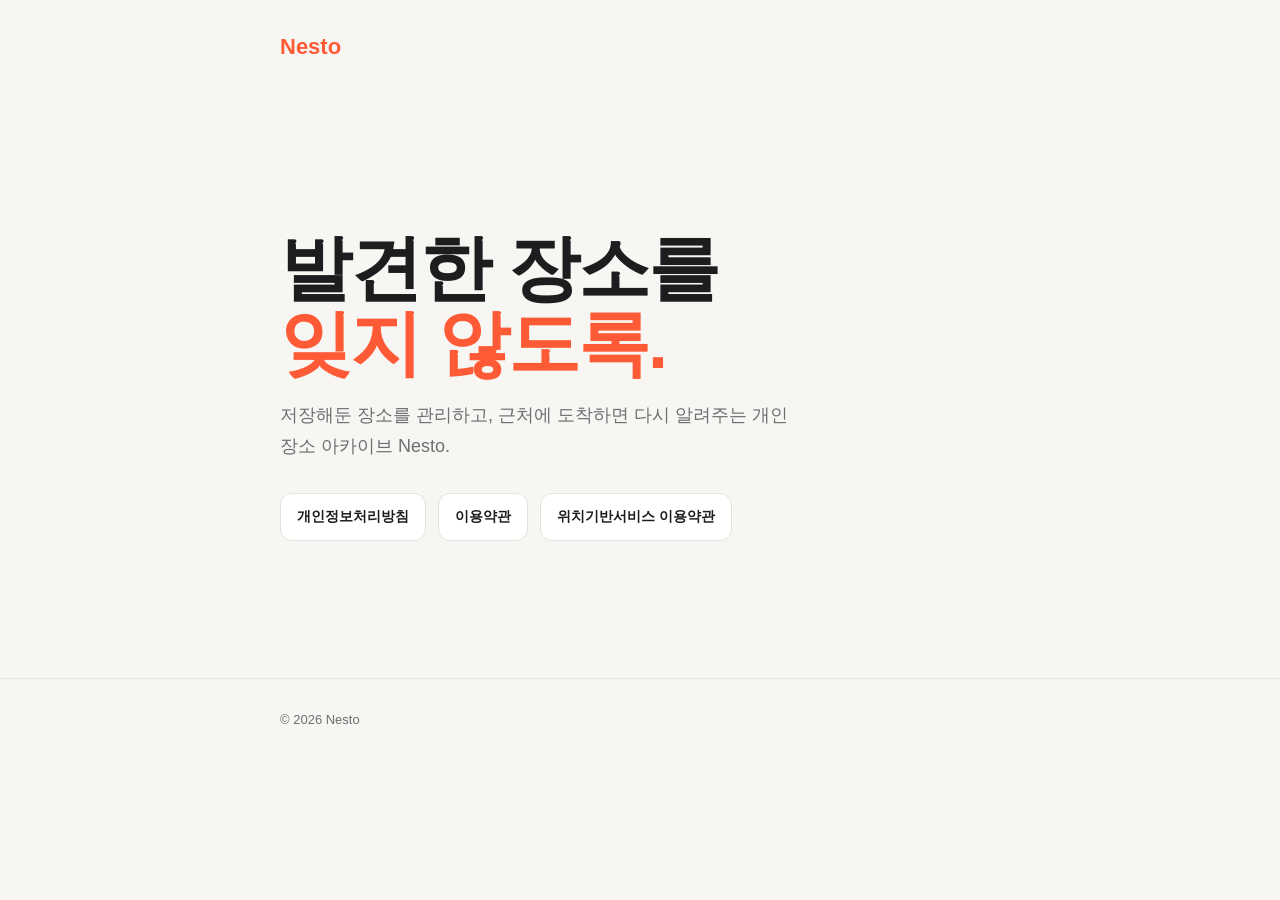
==== index.html @ 2dd2f962 "docs: 개인정보처리방침 및 위치정보 약관 현행화" ====
<!DOCTYPE html>
<html lang="ko">

<head>
    <meta charset="UTF-8">
    <meta name="viewport" content="width=device-width, initial-scale=1.0">
    <meta name="description" content="Nesto - 발견한 장소를 잊지 않고, 실제 방문까지 이어주는 개인 장소 아카이브">
    <title>Nesto</title>
    <link rel="stylesheet" href="./style.css">
</head>

<body>

    <header>
        <div class="container">
            <a class="brand" href="./">Nesto</a>
        </div>
    </header>

    <main class="container hero">
        <div>
            <h1>
                발견한 장소를<br>
                <span class="accent">잊지 않도록.</span>
            </h1>

            <p>
                저장해둔 장소를 관리하고,
                근처에 도착하면 다시 알려주는 개인 장소 아카이브 Nesto.
            </p>

            <div class="links">
                <a class="button" href="./privacy.html">
                    개인정보처리방침
                </a>

                <a class="button" href="./terms.html">
                    이용약관
                </a>

                <a class="button" href="./location.html">
                    위치기반서비스 이용약관
                </a>
            </div>
        </div>
    </main>

    <footer>
        <div class="container">
            © 2026 Nesto
        </div>
    </footer>
</body>

</html>
---- style.css ----
:root {
    --primary: #FF5A36;
    --background: #F7F6F3;
    --card: #FFFFFF;
    --text-primary: #1D1D1F;
    --text-secondary: #6E6E73;
    --border: #E5E3DF;
}

* {
    box-sizing: border-box;
}

body {
    margin: 0;
    background: var(--background);
    color: var(--text-primary);
    font-family: -apple-system, BlinkMacSystemFont, "Apple SD Gothic Neo",
        "Noto Sans KR", sans-serif;
    line-height: 1.7;
}

a {
    color: inherit;
}

.container {
    width: min(720px, calc(100% - 40px));
    margin: 0 auto;
}

header {
    padding: 28px 0;
}

.brand {
    color: var(--primary);
    font-size: 22px;
    font-weight: 800;
    text-decoration: none;
}

.hero {
    min-height: 65vh;
    display: flex;
    align-items: center;
}

.hero h1 {
    margin: 0 0 18px;
    font-size: clamp(42px, 8vw, 72px);
    line-height: 1.05;
    letter-spacing: -2px;
}

.hero p {
    max-width: 520px;
    margin: 0;
    color: var(--text-secondary);
    font-size: 18px;
}

.hero .accent {
    color: var(--primary);
}

.links {
    display: flex;
    gap: 12px;
    margin-top: 32px;
    flex-wrap: wrap;
}

.button {
    padding: 11px 16px;
    border: 1px solid var(--border);
    border-radius: 12px;
    background: var(--card);
    text-decoration: none;
    font-size: 14px;
    font-weight: 600;
}

.document {
    padding: 50px 0 100px;
}

.document h1 {
    margin-bottom: 8px;
    font-size: 34px;
    letter-spacing: -1px;
}

.updated {
    margin-bottom: 48px;
    color: var(--text-secondary);
    font-size: 14px;
}

.document h2 {
    margin-top: 42px;
    font-size: 21px;
}

.document h3 {
    margin-top: 24px;
    font-size: 17px;
}

.document p,
.document li {
    color: #444;
}

.document ul {
    padding-left: 22px;
}

footer {
    padding: 30px 0 50px;
    border-top: 1px solid var(--border);
    color: var(--text-secondary);
    font-size: 13px;
}

@media (prefers-color-scheme: dark) {
    :root {
        --background: #111111;
        --card: #1C1C1E;
        --text-primary: #F5F5F7;
        --text-secondary: #A1A1A6;
        --border: #333336;
    }

    .document p,
    .document li {
        color: #D1D1D6;
    }
}
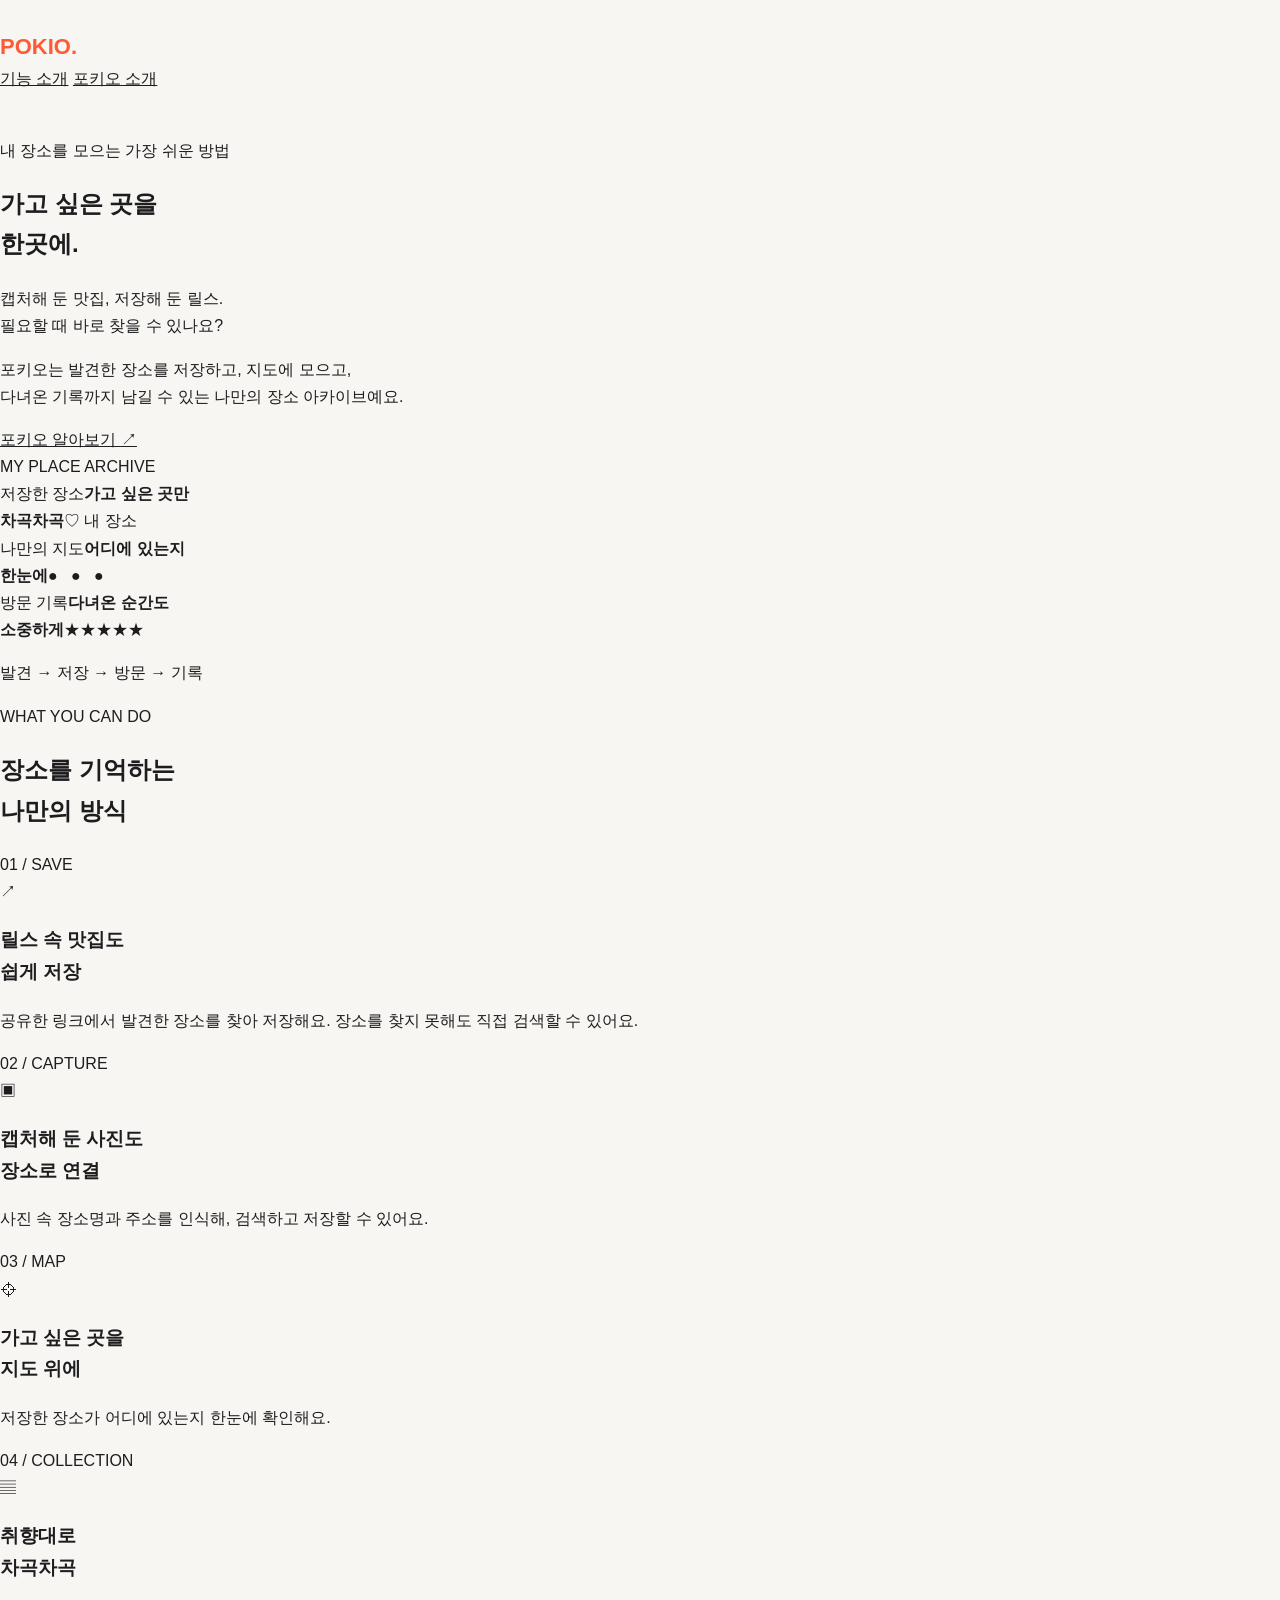
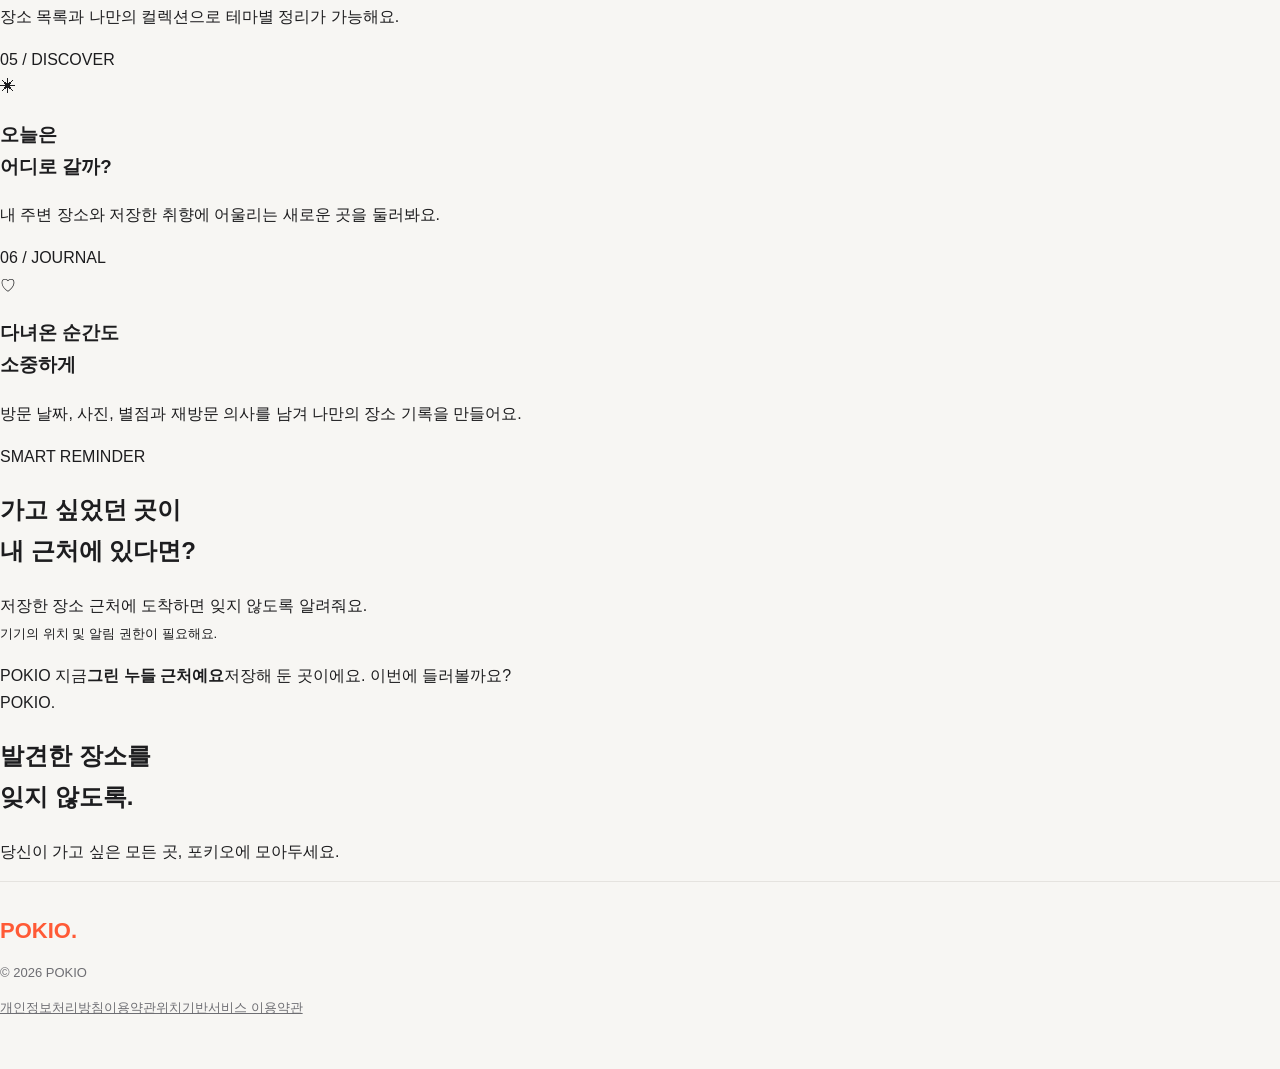
==== commit c32e1ecc: "feat: build POKIO landing page" ====
--- a/index.html
+++ b/index.html
@@ -1,55 +1,74 @@
 <!DOCTYPE html>
 <html lang="ko">
+<head>
+  <meta charset="UTF-8">
+  <meta name="viewport" content="width=device-width, initial-scale=1">
+  <meta name="theme-color" content="#f7f6f3">
+  <meta name="description" content="POKIO 포키오 — 캡처한 맛집, 저장한 릴스, 가고 싶은 장소를 한곳에 모으고 지도와 컬렉션으로 관리하세요.">
+  <meta property="og:type" content="website">
+  <meta property="og:title" content="포키오 POKIO — 가고 싶은 곳을 한곳에">
+  <meta property="og:description" content="캡처해 둔 맛집부터 릴스 속 장소까지, 발견부터 저장과 방문 기록까지.">
+  <title>포키오 POKIO — 가고 싶은 곳을 한곳에</title>
+  <link rel="stylesheet" href="./style.css">
+</head>
+<body class="landing-page">
+  <header class="site-header">
+    <div class="site-shell header-inner">
+      <a class="brand" href="./" aria-label="포키오 홈">POKIO<span class="brand-dot">.</span></a>
+      <nav class="site-nav" aria-label="주요 메뉴">
+        <a href="#features">기능 소개</a>
+        <a href="#about">포키오 소개</a>
+      </nav>
+    </div>
+  </header>
 
-<head>
-    <meta charset="UTF-8">
-    <meta name="viewport" content="width=device-width, initial-scale=1.0">
-    <meta name="description" content="Nesto - 발견한 장소를 잊지 않고, 실제 방문까지 이어주는 개인 장소 아카이브">
-    <title>Nesto</title>
-    <link rel="stylesheet" href="./style.css">
-</head>
+  <main>
+    <section class="landing-hero site-shell" id="about">
+      <div class="hero-content">
+        <p class="eyebrow">내 장소를 모으는 가장 쉬운 방법</p>
+        <h1>가고 싶은 곳을<br><span class="accent">한곳에.</span></h1>
+        <p class="hero-description">캡처해 둔 맛집, 저장해 둔 릴스.<br>필요할 때 바로 찾을 수 있나요?</p>
+        <p class="hero-support">포키오는 발견한 장소를 저장하고, 지도에 모으고,<br>다녀온 기록까지 남길 수 있는 나만의 장소 아카이브예요.</p>
+        <a class="primary-link" href="#features">포키오 알아보기 <span aria-hidden="true">↗</span></a>
+      </div>
+      <div class="hero-visual" aria-label="포키오의 장소 관리 기능">
+        <div class="visual-label">MY PLACE ARCHIVE</div>
+        <div class="place-illustration">
+          <span class="illustration-dot dot-one" aria-hidden="true"></span>
+          <span class="illustration-dot dot-two" aria-hidden="true"></span>
+          <span class="illustration-dot dot-three" aria-hidden="true"></span>
+          <div class="illustration-card card-one"><span class="small-kicker">저장한 장소</span><strong>가고 싶은 곳만<br>차곡차곡</strong><span class="mini-pill">♡ 내 장소</span></div>
+          <div class="illustration-card card-two"><span class="small-kicker">나만의 지도</span><strong>어디에 있는지<br>한눈에</strong><span class="map-pins" aria-hidden="true">● &nbsp; ● &nbsp; ●</span></div>
+          <div class="illustration-card card-three"><span class="small-kicker">방문 기록</span><strong>다녀온 순간도<br>소중하게</strong><span class="mini-stars" aria-hidden="true">★★★★★</span></div>
+        </div>
+        <p class="visual-footnote">발견 → 저장 → 방문 → 기록</p>
+      </div>
+    </section>
 
-<body>
+    <section class="feature-section" id="features">
+      <div class="site-shell">
+        <div class="section-intro"><p class="eyebrow">WHAT YOU CAN DO</p><h2>장소를 기억하는<br>나만의 방식</h2></div>
+        <div class="feature-grid">
+          <article class="feature-card"><span class="feature-number">01 / SAVE</span><div class="feature-icon" aria-hidden="true">↗</div><h3>릴스 속 맛집도<br>쉽게 저장</h3><p>공유한 링크에서 발견한 장소를 찾아 저장해요. 장소를 찾지 못해도 직접 검색할 수 있어요.</p></article>
+          <article class="feature-card"><span class="feature-number">02 / CAPTURE</span><div class="feature-icon" aria-hidden="true">▣</div><h3>캡처해 둔 사진도<br>장소로 연결</h3><p>사진 속 장소명과 주소를 인식해, 검색하고 저장할 수 있어요.</p></article>
+          <article class="feature-card"><span class="feature-number">03 / MAP</span><div class="feature-icon" aria-hidden="true">⌖</div><h3>가고 싶은 곳을<br>지도 위에</h3><p>저장한 장소가 어디에 있는지 한눈에 확인해요.</p></article>
+          <article class="feature-card"><span class="feature-number">04 / COLLECTION</span><div class="feature-icon" aria-hidden="true">▤</div><h3>취향대로<br>차곡차곡</h3><p>장소 목록과 나만의 컬렉션으로 테마별 정리가 가능해요.</p></article>
+          <article class="feature-card"><span class="feature-number">05 / DISCOVER</span><div class="feature-icon" aria-hidden="true">✳</div><h3>오늘은<br>어디로 갈까?</h3><p>내 주변 장소와 저장한 취향에 어울리는 새로운 곳을 둘러봐요.</p></article>
+          <article class="feature-card"><span class="feature-number">06 / JOURNAL</span><div class="feature-icon" aria-hidden="true">♡</div><h3>다녀온 순간도<br>소중하게</h3><p>방문 날짜, 사진, 별점과 재방문 의사를 남겨 나만의 장소 기록을 만들어요.</p></article>
+        </div>
+      </div>
+    </section>
 
-    <header>
-        <div class="container">
-            <a class="brand" href="./">Nesto</a>
-        </div>
-    </header>
+    <section class="reminder-section">
+      <div class="site-shell reminder-inner">
+        <div><p class="eyebrow">SMART REMINDER</p><h2>가고 싶었던 곳이<br>내 근처에 있다면?</h2><p>저장한 장소 근처에 도착하면 잊지 않도록 알려줘요.<br><small>기기의 위치 및 알림 권한이 필요해요.</small></p></div>
+        <div class="reminder-note"><span class="note-brand">POKIO <span class="note-time">지금</span></span><strong>그린 누들 근처예요</strong><span>저장해 둔 곳이에요. 이번에 들러볼까요?</span></div>
+      </div>
+    </section>
 
-    <main class="container hero">
-        <div>
-            <h1>
-                발견한 장소를<br>
-                <span class="accent">잊지 않도록.</span>
-            </h1>
+    <section class="end-section site-shell"><span class="end-brand">POKIO<span>.</span></span><h2>발견한 장소를<br>잊지 않도록.</h2><p>당신이 가고 싶은 모든 곳, 포키오에 모아두세요.</p></section>
+  </main>
 
-            <p>
-                저장해둔 장소를 관리하고,
-                근처에 도착하면 다시 알려주는 개인 장소 아카이브 Nesto.
-            </p>
-
-            <div class="links">
-                <a class="button" href="./privacy.html">
-                    개인정보처리방침
-                </a>
-
-                <a class="button" href="./terms.html">
-                    이용약관
-                </a>
-
-                <a class="button" href="./location.html">
-                    위치기반서비스 이용약관
-                </a>
-            </div>
-        </div>
-    </main>
-
-    <footer>
-        <div class="container">
-            © 2026 Nesto
-        </div>
-    </footer>
+  <footer class="site-footer"><div class="site-shell footer-inner"><div><a class="brand" href="./">POKIO<span class="brand-dot">.</span></a><p>© 2026 POKIO</p></div><nav aria-label="정책 및 약관"><a href="./privacy.html">개인정보처리방침</a><a href="./terms.html">이용약관</a><a href="./location.html">위치기반서비스 이용약관</a></nav></div></footer>
 </body>
-
 </html>
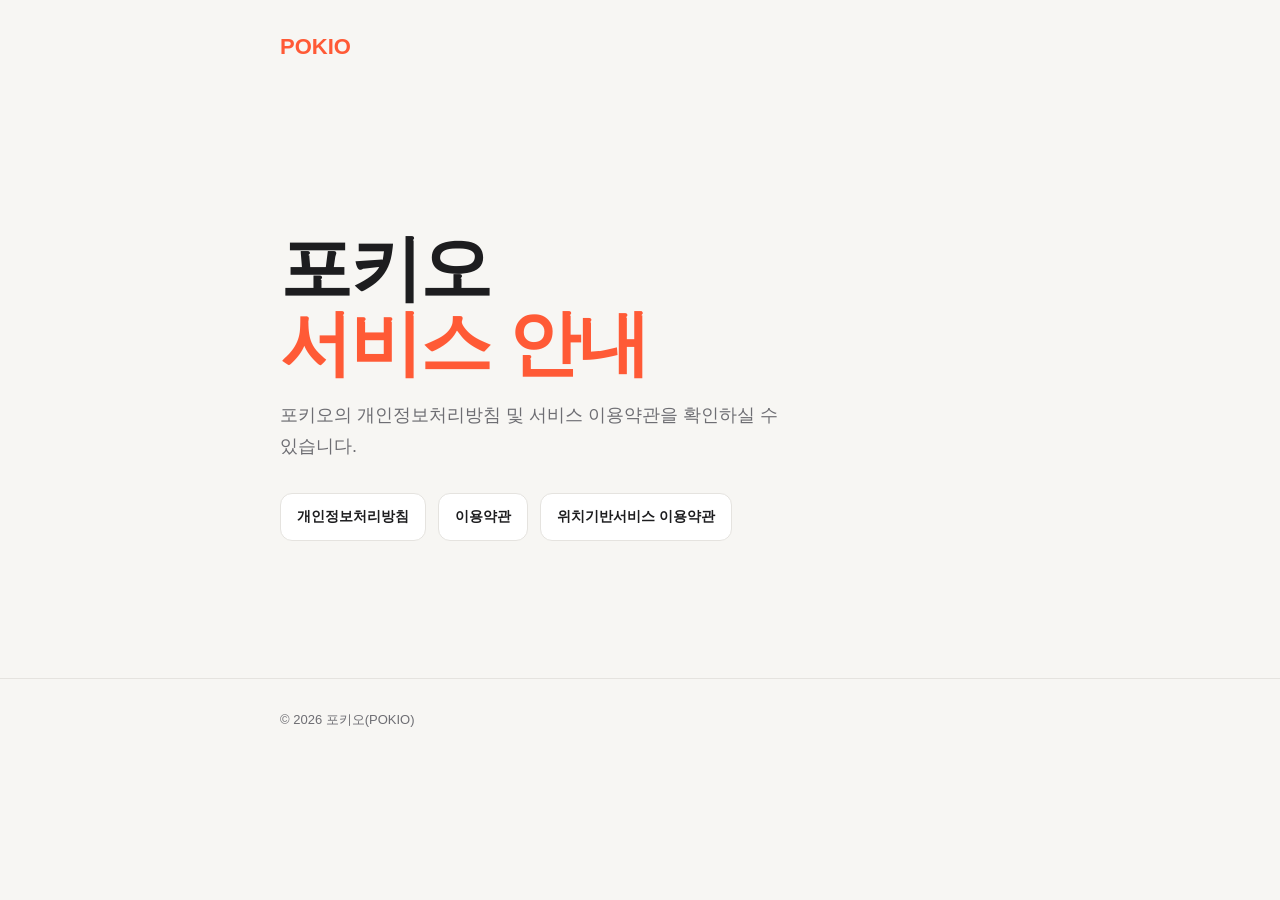
==== commit bd1ae745: "fix: align index.html with POKIO policy site" ====
--- a/index.html
+++ b/index.html
@@ -1,74 +1,54 @@
 <!DOCTYPE html>
 <html lang="ko">
+
 <head>
-  <meta charset="UTF-8">
-  <meta name="viewport" content="width=device-width, initial-scale=1">
-  <meta name="theme-color" content="#f7f6f3">
-  <meta name="description" content="POKIO 포키오 — 캡처한 맛집, 저장한 릴스, 가고 싶은 장소를 한곳에 모으고 지도와 컬렉션으로 관리하세요.">
-  <meta property="og:type" content="website">
-  <meta property="og:title" content="포키오 POKIO — 가고 싶은 곳을 한곳에">
-  <meta property="og:description" content="캡처해 둔 맛집부터 릴스 속 장소까지, 발견부터 저장과 방문 기록까지.">
-  <title>포키오 POKIO — 가고 싶은 곳을 한곳에</title>
-  <link rel="stylesheet" href="./style.css">
+    <meta charset="UTF-8">
+    <meta name="viewport" content="width=device-width, initial-scale=1.0">
+    <meta name="description" content="포키오(POKIO) - 발견한 장소를 잊지 않고, 실제 방문까지 이어주는 개인 장소 아카이브">
+    <title>포키오(POKIO)</title>
+    <link rel="stylesheet" href="./style.css">
 </head>
-<body class="landing-page">
-  <header class="site-header">
-    <div class="site-shell header-inner">
-      <a class="brand" href="./" aria-label="포키오 홈">POKIO<span class="brand-dot">.</span></a>
-      <nav class="site-nav" aria-label="주요 메뉴">
-        <a href="#features">기능 소개</a>
-        <a href="#about">포키오 소개</a>
-      </nav>
-    </div>
-  </header>
 
-  <main>
-    <section class="landing-hero site-shell" id="about">
-      <div class="hero-content">
-        <p class="eyebrow">내 장소를 모으는 가장 쉬운 방법</p>
-        <h1>가고 싶은 곳을<br><span class="accent">한곳에.</span></h1>
-        <p class="hero-description">캡처해 둔 맛집, 저장해 둔 릴스.<br>필요할 때 바로 찾을 수 있나요?</p>
-        <p class="hero-support">포키오는 발견한 장소를 저장하고, 지도에 모으고,<br>다녀온 기록까지 남길 수 있는 나만의 장소 아카이브예요.</p>
-        <a class="primary-link" href="#features">포키오 알아보기 <span aria-hidden="true">↗</span></a>
-      </div>
-      <div class="hero-visual" aria-label="포키오의 장소 관리 기능">
-        <div class="visual-label">MY PLACE ARCHIVE</div>
-        <div class="place-illustration">
-          <span class="illustration-dot dot-one" aria-hidden="true"></span>
-          <span class="illustration-dot dot-two" aria-hidden="true"></span>
-          <span class="illustration-dot dot-three" aria-hidden="true"></span>
-          <div class="illustration-card card-one"><span class="small-kicker">저장한 장소</span><strong>가고 싶은 곳만<br>차곡차곡</strong><span class="mini-pill">♡ 내 장소</span></div>
-          <div class="illustration-card card-two"><span class="small-kicker">나만의 지도</span><strong>어디에 있는지<br>한눈에</strong><span class="map-pins" aria-hidden="true">● &nbsp; ● &nbsp; ●</span></div>
-          <div class="illustration-card card-three"><span class="small-kicker">방문 기록</span><strong>다녀온 순간도<br>소중하게</strong><span class="mini-stars" aria-hidden="true">★★★★★</span></div>
+<body>
+
+    <header>
+        <div class="container">
+            <a class="brand" href="./">POKIO</a>
         </div>
-        <p class="visual-footnote">발견 → 저장 → 방문 → 기록</p>
-      </div>
-    </section>
+    </header>
 
-    <section class="feature-section" id="features">
-      <div class="site-shell">
-        <div class="section-intro"><p class="eyebrow">WHAT YOU CAN DO</p><h2>장소를 기억하는<br>나만의 방식</h2></div>
-        <div class="feature-grid">
-          <article class="feature-card"><span class="feature-number">01 / SAVE</span><div class="feature-icon" aria-hidden="true">↗</div><h3>릴스 속 맛집도<br>쉽게 저장</h3><p>공유한 링크에서 발견한 장소를 찾아 저장해요. 장소를 찾지 못해도 직접 검색할 수 있어요.</p></article>
-          <article class="feature-card"><span class="feature-number">02 / CAPTURE</span><div class="feature-icon" aria-hidden="true">▣</div><h3>캡처해 둔 사진도<br>장소로 연결</h3><p>사진 속 장소명과 주소를 인식해, 검색하고 저장할 수 있어요.</p></article>
-          <article class="feature-card"><span class="feature-number">03 / MAP</span><div class="feature-icon" aria-hidden="true">⌖</div><h3>가고 싶은 곳을<br>지도 위에</h3><p>저장한 장소가 어디에 있는지 한눈에 확인해요.</p></article>
-          <article class="feature-card"><span class="feature-number">04 / COLLECTION</span><div class="feature-icon" aria-hidden="true">▤</div><h3>취향대로<br>차곡차곡</h3><p>장소 목록과 나만의 컬렉션으로 테마별 정리가 가능해요.</p></article>
-          <article class="feature-card"><span class="feature-number">05 / DISCOVER</span><div class="feature-icon" aria-hidden="true">✳</div><h3>오늘은<br>어디로 갈까?</h3><p>내 주변 장소와 저장한 취향에 어울리는 새로운 곳을 둘러봐요.</p></article>
-          <article class="feature-card"><span class="feature-number">06 / JOURNAL</span><div class="feature-icon" aria-hidden="true">♡</div><h3>다녀온 순간도<br>소중하게</h3><p>방문 날짜, 사진, 별점과 재방문 의사를 남겨 나만의 장소 기록을 만들어요.</p></article>
+    <main class="container hero">
+        <div>
+            <h1>
+                포키오<br>
+                <span class="accent">서비스 안내</span>
+            </h1>
+
+            <p>
+                포키오의 개인정보처리방침 및 서비스 이용약관을 확인하실 수 있습니다.
+            </p>
+
+            <div class="links">
+                <a class="button" href="./privacy.html">
+                    개인정보처리방침
+                </a>
+
+                <a class="button" href="./terms.html">
+                    이용약관
+                </a>
+
+                <a class="button" href="./location.html">
+                    위치기반서비스 이용약관
+                </a>
+            </div>
         </div>
-      </div>
-    </section>
+    </main>
 
-    <section class="reminder-section">
-      <div class="site-shell reminder-inner">
-        <div><p class="eyebrow">SMART REMINDER</p><h2>가고 싶었던 곳이<br>내 근처에 있다면?</h2><p>저장한 장소 근처에 도착하면 잊지 않도록 알려줘요.<br><small>기기의 위치 및 알림 권한이 필요해요.</small></p></div>
-        <div class="reminder-note"><span class="note-brand">POKIO <span class="note-time">지금</span></span><strong>그린 누들 근처예요</strong><span>저장해 둔 곳이에요. 이번에 들러볼까요?</span></div>
-      </div>
-    </section>
+    <footer>
+        <div class="container">
+            © 2026 포키오(POKIO)
+        </div>
+    </footer>
+</body>
 
-    <section class="end-section site-shell"><span class="end-brand">POKIO<span>.</span></span><h2>발견한 장소를<br>잊지 않도록.</h2><p>당신이 가고 싶은 모든 곳, 포키오에 모아두세요.</p></section>
-  </main>
-
-  <footer class="site-footer"><div class="site-shell footer-inner"><div><a class="brand" href="./">POKIO<span class="brand-dot">.</span></a><p>© 2026 POKIO</p></div><nav aria-label="정책 및 약관"><a href="./privacy.html">개인정보처리방침</a><a href="./terms.html">이용약관</a><a href="./location.html">위치기반서비스 이용약관</a></nav></div></footer>
-</body>
 </html>
--- a/style.css
+++ b/style.css
@@ -1,139 +1,94 @@
 :root {
-    --primary: #FF5A36;
-    --background: #F7F6F3;
-    --card: #FFFFFF;
-    --text-primary: #1D1D1F;
-    --text-secondary: #6E6E73;
-    --border: #E5E3DF;
+  --primary: #FF5A36;
+  --background: #F7F6F3;
+  --card: #FFFFFF;
+  --text-primary: #1D1D1F;
+  --text-secondary: #6E6E73;
+  --border: #E5E3DF;
 }
+* { box-sizing: border-box; }
+html { scroll-behavior: smooth; }
+body { margin: 0; background: var(--background); color: var(--text-primary); font-family: -apple-system, BlinkMacSystemFont, "Apple SD Gothic Neo", "Noto Sans KR", sans-serif; line-height: 1.7; }
+a { color: inherit; }
+.container { width: min(720px, calc(100% - 40px)); margin: 0 auto; }
+header { padding: 28px 0; }
+.brand { color: var(--primary); font-size: 22px; font-weight: 800; text-decoration: none; }
+.hero { min-height: 65vh; display: flex; align-items: center; }
+.hero h1 { margin: 0 0 18px; font-size: clamp(42px, 8vw, 72px); line-height: 1.05; letter-spacing: -2px; }
+.hero p { max-width: 520px; margin: 0; color: var(--text-secondary); font-size: 18px; }
+.hero .accent { color: var(--primary); }
+.links { display: flex; gap: 12px; margin-top: 32px; flex-wrap: wrap; }
+.button { padding: 11px 16px; border: 1px solid var(--border); border-radius: 12px; background: var(--card); text-decoration: none; font-size: 14px; font-weight: 600; }
+.document { padding: 50px 0 100px; }
+.document h1 { margin-bottom: 8px; font-size: 34px; letter-spacing: -1px; }
+.updated { margin-bottom: 48px; color: var(--text-secondary); font-size: 14px; }
+.document h2 { margin-top: 42px; font-size: 21px; }
+.document h3 { margin-top: 24px; font-size: 17px; }
+.document p,.document li { color: #444; }
+.document ul { padding-left: 22px; }
+footer { padding: 30px 0 50px; border-top: 1px solid var(--border); color: var(--text-secondary); font-size: 13px; }
+@media (prefers-color-scheme: dark) { :root { --background:#111;--card:#1C1C1E;--text-primary:#F5F5F7;--text-secondary:#A1A1A6;--border:#333336; } .document p,.document li {color:#D1D1D6;} }
 
-* {
-    box-sizing: border-box;
-}
-
-body {
-    margin: 0;
-    background: var(--background);
-    color: var(--text-primary);
-    font-family: -apple-system, BlinkMacSystemFont, "Apple SD Gothic Neo",
-        "Noto Sans KR", sans-serif;
-    line-height: 1.7;
-}
-
-a {
-    color: inherit;
-}
-
-.container {
-    width: min(720px, calc(100% - 40px));
-    margin: 0 auto;
-}
-
-header {
-    padding: 28px 0;
-}
-
-.brand {
-    color: var(--primary);
-    font-size: 22px;
-    font-weight: 800;
-    text-decoration: none;
-}
-
-.hero {
-    min-height: 65vh;
-    display: flex;
-    align-items: center;
-}
-
-.hero h1 {
-    margin: 0 0 18px;
-    font-size: clamp(42px, 8vw, 72px);
-    line-height: 1.05;
-    letter-spacing: -2px;
-}
-
-.hero p {
-    max-width: 520px;
-    margin: 0;
-    color: var(--text-secondary);
-    font-size: 18px;
-}
-
-.hero .accent {
-    color: var(--primary);
-}
-
-.links {
-    display: flex;
-    gap: 12px;
-    margin-top: 32px;
-    flex-wrap: wrap;
-}
-
-.button {
-    padding: 11px 16px;
-    border: 1px solid var(--border);
-    border-radius: 12px;
-    background: var(--card);
-    text-decoration: none;
-    font-size: 14px;
-    font-weight: 600;
-}
-
-.document {
-    padding: 50px 0 100px;
-}
-
-.document h1 {
-    margin-bottom: 8px;
-    font-size: 34px;
-    letter-spacing: -1px;
-}
-
-.updated {
-    margin-bottom: 48px;
-    color: var(--text-secondary);
-    font-size: 14px;
-}
-
-.document h2 {
-    margin-top: 42px;
-    font-size: 21px;
-}
-
-.document h3 {
-    margin-top: 24px;
-    font-size: 17px;
-}
-
-.document p,
-.document li {
-    color: #444;
-}
-
-.document ul {
-    padding-left: 22px;
-}
-
-footer {
-    padding: 30px 0 50px;
-    border-top: 1px solid var(--border);
-    color: var(--text-secondary);
-    font-size: 13px;
-}
-
-@media (prefers-color-scheme: dark) {
-    :root {
-        --background: #111111;
-        --card: #1C1C1E;
-        --text-primary: #F5F5F7;
-        --text-secondary: #A1A1A6;
-        --border: #333336;
-    }
-
-    .document p,
-    .document li {
-        color: #D1D1D6;
-    }
-}+/* Landing page — intentionally light to match POKIO's App Store artwork. */
+.landing-page { --background:#F5F3EF;--card:#fff;--text-primary:#251E1B;--text-secondary:#756D68;--border:#E7E0D8; background:var(--background);color:var(--text-primary);letter-spacing:-.025em; }
+.landing-page .site-shell { width:min(1140px,calc(100% - 56px));margin:0 auto; }
+.landing-page header.site-header { padding:0; border-bottom:1px solid rgba(37,30,27,.12); }
+.header-inner { display:flex;justify-content:space-between;align-items:center;min-height:86px; }
+.landing-page .brand { color:var(--text-primary);font-size:26px;font-weight:900;letter-spacing:-.065em;line-height:1; }
+.brand-dot,.accent,.end-brand span {color:var(--primary);}
+.site-nav {display:flex;gap:30px;}
+.site-nav a {font-size:14px;font-weight:700;text-decoration:none;}
+.site-nav a:hover,.site-footer a:hover {color:var(--primary);}
+.landing-hero {display:grid;grid-template-columns:1fr 1fr;gap:60px;align-items:center;min-height:750px;padding-top:100px;padding-bottom:110px;}
+.eyebrow {margin:0 0 24px;color:var(--primary);font-size:12px;font-weight:900;letter-spacing:.16em;}
+.hero-content h1 {font-size:clamp(60px,7vw,102px);letter-spacing:-.085em;line-height:1.12;margin:0 0 36px;font-weight:900;}
+.hero-description {font-weight:800;font-size:clamp(20px,2.2vw,27px);line-height:1.6;margin:0 0 22px;}
+.hero-support {color:var(--text-secondary);font-size:16px;line-height:1.9;margin:0 0 30px;}
+.primary-link {display:inline-flex;gap:24px;align-items:center;background:var(--text-primary);border-radius:100px;padding:15px 25px;color:#fff;text-decoration:none;font-size:14px;font-weight:800;}
+.primary-link:hover {background:var(--primary);}
+.hero-visual {background:#F0E6DD;min-height:500px;border-radius:32px;position:relative;overflow:hidden;padding:30px;display:flex;flex-direction:column;justify-content:space-between;}
+.visual-label {font-size:12px;font-weight:900;letter-spacing:.17em;color:#9A776B;}
+.place-illustration {height:380px;position:relative;}
+.illustration-dot {position:absolute;border-radius:50%;background:#F7B79F;}
+.dot-one {height:190px;width:190px;left:18%;top:12%;}
+.dot-two {height:145px;width:145px;right:5%;bottom:5%;background:#F8C978;}
+.dot-three {height:80px;width:80px;right:14%;top:10%;background:#C9D9C2;}
+.illustration-card {position:absolute;background:white;box-shadow:0 15px 45px rgba(41,31,24,.12);border:2px solid #2A221E;border-radius:19px;padding:20px 22px;display:flex;flex-direction:column;gap:10px;min-width:205px;}
+.illustration-card strong {font-size:21px;line-height:1.35;letter-spacing:-.06em;}
+.small-kicker {font-size:11px;letter-spacing:.12em;color:#A06E59;font-weight:800;}
+.card-one {top:5%;left:4%;transform:rotate(-9deg);}
+.card-two {top:18%;right:1%;transform:rotate(9deg);}
+.card-three {left:25%;bottom:1%;transform:rotate(-3deg);}
+.mini-pill {font-weight:800;color:var(--primary);font-size:13px;}
+.mini-stars {color:#EEB940;letter-spacing:3px;}
+.map-pins {color:var(--primary);font-size:17px;}
+.visual-footnote {margin:0;text-align:right;font-size:13px;font-weight:800;letter-spacing:.05em;}
+.feature-section {padding:120px 0;background:#fff;}
+.section-intro {margin-bottom:56px;}
+.section-intro h2,.reminder-inner h2,.end-section h2 {font-size:clamp(38px,5vw,64px);letter-spacing:-.075em;line-height:1.28;margin:0;font-weight:900;}
+.feature-grid {display:grid;grid-template-columns:repeat(3,minmax(0,1fr));gap:18px;}
+.feature-card {padding:32px;min-height:318px;background:#F7F5F2;border:1px solid #ECE6E0;border-radius:24px;display:flex;flex-direction:column;align-items:flex-start;}
+.feature-number {font-size:11px;letter-spacing:.13em;color:#9D8A7F;font-weight:900;}
+.feature-icon {margin:18px 0;color:var(--primary);font-size:35px;line-height:1;}
+.feature-card h3 {margin:0 0 14px;font-size:25px;line-height:1.35;letter-spacing:-.065em;}
+.feature-card p {font-size:14px;line-height:1.8;color:#716B66;margin:0;}
+.reminder-section {background:#FFE3D6;padding:105px 0;}
+.reminder-inner {display:grid;grid-template-columns:1fr 1fr;gap:60px;align-items:center;}
+.reminder-inner p:not(.eyebrow) {font-size:17px;line-height:1.9;margin:24px 0 0;}
+.reminder-inner small {font-size:13px;color:#806B61;}
+.reminder-note {background:#fff;border-radius:24px;padding:35px;box-shadow:0 18px 45px #C88E7850;display:flex;flex-direction:column;gap:15px;transform:rotate(2deg);}
+.note-brand {font-weight:900;color:var(--primary);letter-spacing:.1em;}
+.note-time {float:right;font-size:12px;color:#918984;}
+.reminder-note strong {font-size:27px;letter-spacing:-.06em;}
+.reminder-note>span:last-child {color:#706964;font-size:16px;}
+.end-section {padding-top:125px;padding-bottom:130px;text-align:center;}
+.end-brand {display:inline-block;margin-bottom:27px;font-weight:900;letter-spacing:-.07em;font-size:30px;}
+.end-section p {font-size:17px;color:var(--text-secondary);margin-top:25px;}
+.landing-page .site-footer {padding:42px 0;background:#251E1B;border:0;color:#D0C9C3;}
+.footer-inner {display:flex;align-items:flex-start;justify-content:space-between;gap:30px;}
+.landing-page .site-footer .brand {color:#fff;}
+.site-footer nav {display:flex;flex-wrap:wrap;gap:20px;}
+.site-footer nav a {font-size:13px;text-decoration:none;}
+.footer-inner p {margin:17px 0 0;font-size:12px;}
+@media (max-width:900px) { .landing-hero,.reminder-inner {grid-template-columns:1fr;} .landing-hero {gap:55px;min-height:0;padding-top:75px;padding-bottom:80px;} .hero-visual {min-height:480px;} .feature-grid {grid-template-columns:repeat(2,minmax(0,1fr));} }
+@media (max-width:600px) { .landing-page .site-shell {width:min(100% - 36px,480px);} .header-inner {min-height:70px;} .landing-page .brand {font-size:23px;} .site-nav {gap:13px;} .site-nav a {font-size:12px;} .landing-hero {padding-top:66px;padding-bottom:75px;} .hero-content h1 {font-size:clamp(52px,13vw,78px);} .hero-support br {display:none;} .hero-visual {min-height:390px;padding:19px;} .place-illustration {height:305px;} .illustration-card {min-width:145px;padding:12px 13px;border-radius:14px;} .illustration-card strong {font-size:16px;} .card-one {left:2%;top:8%;} .card-two {right:0;top:24%;} .card-three {bottom:0;left:16%;} .feature-section {padding:75px 0;} .feature-grid {grid-template-columns:1fr;} .feature-card {min-height:245px;} .reminder-section {padding:80px 0;} .reminder-inner {gap:35px;} .reminder-note {padding:26px;} .end-section {padding-top:90px;padding-bottom:95px;} .footer-inner {flex-direction:column;} .site-footer nav {gap:12px 20px;} }
